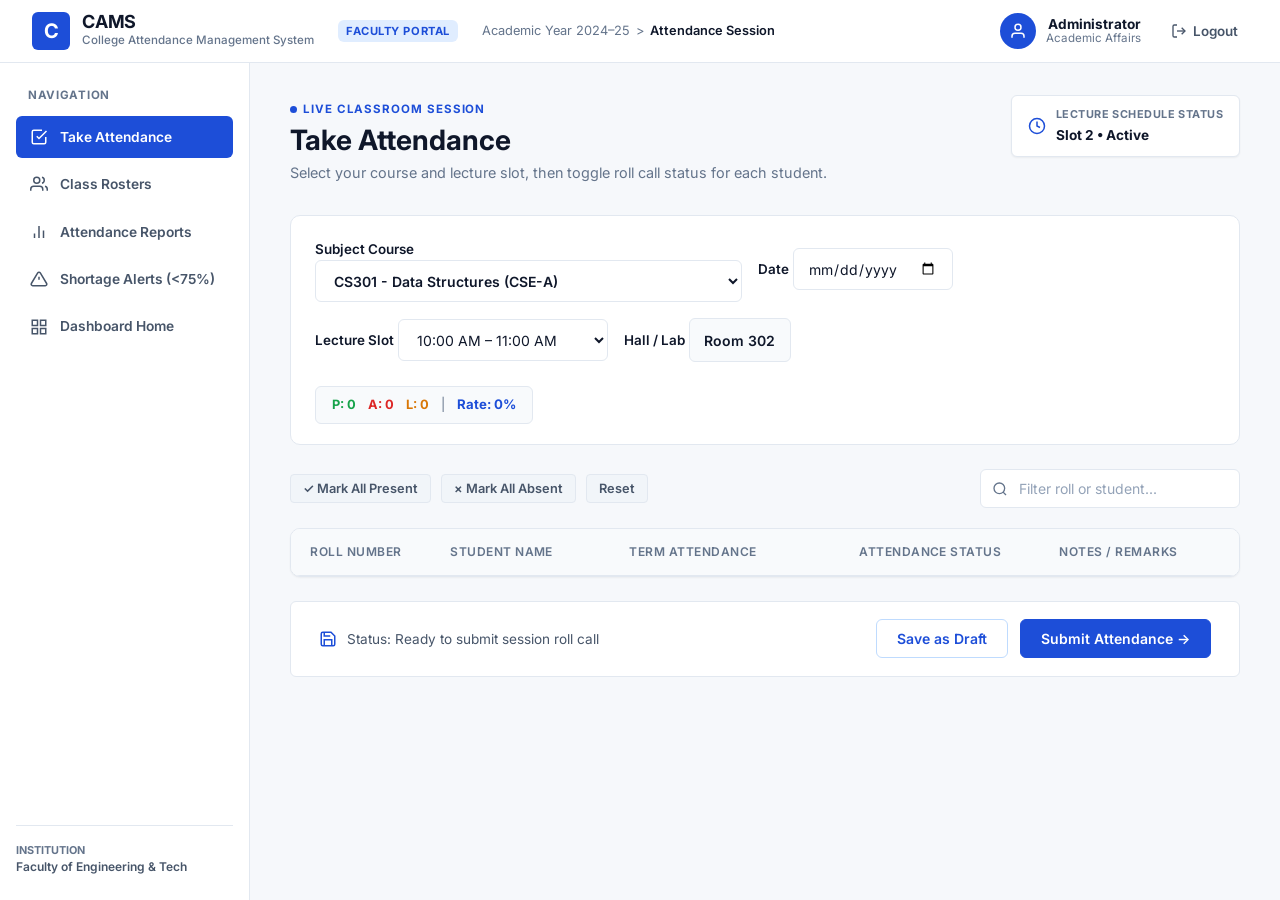
==== frontend/pages/faculty/attendance.html @ 237d255d "feat: add complete frontend structure and pages" ====
<!DOCTYPE html>
<html lang="en">
<head>
    <meta charset="UTF-8">
    <meta name="viewport" content="width=device-width, initial-scale=1.0">
    <title>CAMS - Faculty Portal | Take Classroom Attendance</title>
    <!-- Stylesheets -->
    <link rel="stylesheet" href="../../css/style.css">
    <link rel="stylesheet" href="../../css/dashboard.css">
    <link rel="stylesheet" href="../../css/faculty.css">
</head>
<body class="app-shell">

    <!-- Top Navigation Bar -->
    <header class="top-navbar">
        <div class="nav-left">
            <a href="../../index.html" class="brand-logo-wrap" style="text-decoration: none;">
                <div class="brand-icon">C</div>
                <div class="brand-text">
                    <h2>CAMS</h2>
                    <span>College Attendance Management System</span>
                </div>
            </a>
            <span class="portal-badge">FACULTY PORTAL</span>
            <div style="font-size: 0.8rem; color: var(--text-muted); display: flex; align-items: center; gap: 6px;">
                <span>Academic Year 2024&ndash;25</span>
                <span>&gt;</span>
                <span style="color: var(--text-primary); font-weight: 600;">Attendance Session</span>
            </div>
        </div>

        <div class="nav-right">
            <div class="user-profile-badge">
                <div class="user-avatar-circle" title="Faculty Profile">
                    <svg width="18" height="18" viewBox="0 0 24 24" fill="none" stroke="currentColor" stroke-width="2">
                        <path d="M20 21v-2a4 4 0 0 0-4-4H8a4 4 0 0 0-4 4v2"></path>
                        <circle cx="12" cy="7" r="4"></circle>
                    </svg>
                </div>
                <div class="user-meta">
                    <div class="name" data-user-name>Dr. Rajesh Sharma</div>
                    <div class="role-dept" data-user-dept>Department of Computer Science</div>
                </div>
            </div>
            <button class="logout-btn" data-action="logout" data-redirect="../login.html" title="Sign out of portal">
                <svg width="16" height="16" viewBox="0 0 24 24" fill="none" stroke="currentColor" stroke-width="2">
                    <path d="M9 21H5a2 2 0 0 1-2-2V5a2 2 0 0 1 2-2h4"></path>
                    <polyline points="16 17 21 12 16 7"></polyline>
                    <line x1="21" y1="12" x2="9" y2="12"></line>
                </svg>
                Logout
            </button>
        </div>
    </header>

    <!-- Shell Layout with Sidebar -->
    <div class="layout-container">
        <!-- Sidebar Navigation -->
        <aside class="app-sidebar">
            <div>
                <div class="sidebar-heading">Navigation</div>
                <ul class="sidebar-menu">
                    <li class="sidebar-item active">
                        <a href="attendance.html">
                            <svg width="18" height="18" viewBox="0 0 24 24" fill="none" stroke="currentColor" stroke-width="2">
                                <path d="M9 11l3 3L22 4"></path>
                                <path d="M21 12v7a2 2 0 0 1-2 2H5a2 2 0 0 1-2-2V5a2 2 0 0 1 2-2h11"></path>
                            </svg>
                            Take Attendance
                        </a>
                    </li>
                    <li class="sidebar-item">
                        <a href="subjects.html">
                            <svg width="18" height="18" viewBox="0 0 24 24" fill="none" stroke="currentColor" stroke-width="2">
                                <path d="M17 21v-2a4 4 0 0 0-4-4H5a4 4 0 0 0-4 4v2"></path>
                                <circle cx="9" cy="7" r="4"></circle>
                                <path d="M23 21v-2a4 4 0 0 0-3-3.87"></path>
                                <path d="M16 3.13a4 4 0 0 1 0 7.75"></path>
                            </svg>
                            Class Rosters
                        </a>
                    </li>
                    <li class="sidebar-item">
                        <a href="javascript:void(0)" id="viewReportsSidebar">
                            <svg width="18" height="18" viewBox="0 0 24 24" fill="none" stroke="currentColor" stroke-width="2">
                                <line x1="18" y1="20" x2="18" y2="10"></line>
                                <line x1="12" y1="20" x2="12" y2="4"></line>
                                <line x1="6" y1="20" x2="6" y2="14"></line>
                            </svg>
                            Attendance Reports
                        </a>
                    </li>
                    <li class="sidebar-item">
                        <a href="subjects.html#shortage">
                            <svg width="18" height="18" viewBox="0 0 24 24" fill="none" stroke="currentColor" stroke-width="2">
                                <path d="M10.29 3.86L1.82 18a2 2 0 0 0 1.71 3h16.94a2 2 0 0 0 1.71-3L13.71 3.86a2 2 0 0 0-3.42 0z"></path>
                                <line x1="12" y1="9" x2="12" y2="13"></line>
                                <line x1="12" y1="17" x2="12.01" y2="17"></line>
                            </svg>
                            Shortage Alerts (&lt;75%)
                        </a>
                    </li>
                    <li class="sidebar-item">
                        <a href="dashboard.html">
                            <svg width="18" height="18" viewBox="0 0 24 24" fill="none" stroke="currentColor" stroke-width="2">
                                <rect x="3" y="3" width="7" height="7"></rect>
                                <rect x="14" y="3" width="7" height="7"></rect>
                                <rect x="14" y="14" width="7" height="7"></rect>
                                <rect x="3" y="14" width="7" height="7"></rect>
                            </svg>
                            Dashboard Home
                        </a>
                    </li>
                </ul>
            </div>

            <div class="sidebar-footer">
                <span class="institution-label">Institution</span>
                <span class="institution-val">Faculty of Engineering &amp; Tech</span>
            </div>
        </aside>

        <!-- Main Attendance Sheet Area -->
        <main class="main-content">
            <!-- Header Row -->
            <div class="dashboard-header-row">
                <div>
                    <span class="portal-tag"><span class="dot"></span> Live Classroom Session</span>
                    <h1 class="dashboard-title">Take Attendance</h1>
                    <p class="dashboard-subtitle">Select your course and lecture slot, then toggle roll call status for each student.</p>
                </div>
                <div class="academic-term-box">
                    <svg width="18" height="18" viewBox="0 0 24 24" fill="none" stroke="currentColor" stroke-width="2" style="color: var(--primary-color);">
                        <circle cx="12" cy="12" r="10"></circle>
                        <polyline points="12 6 12 12 16 14"></polyline>
                    </svg>
                    <div>
                        <span class="term-label">Lecture Schedule Status</span>
                        <span class="term-value" id="currentSlotStatus">Slot 2 &bull; Active</span>
                    </div>
                </div>
            </div>

            <!-- Attendance Configuration Bar -->
            <div class="attendance-controls-bar">
                <div class="attendance-filters">
                    <!-- Course Subject Selector -->
                    <div>
                        <label class="form-label" for="selectCourseSubject">Subject Course</label>
                        <select class="form-control" id="selectCourseSubject" style="min-width: 250px; font-weight: 600;">
                            <option value="CS301" selected>CS301 - Data Structures (CSE-A)</option>
                            <option value="CS402">CS402 - Java Programming (CSE-A)</option>
                            <option value="CS601">CS601 - Database Management (CSE-B)</option>
                        </select>
                    </div>

                    <!-- Date Selector -->
                    <div>
                        <label class="form-label" for="selectAttendanceDate">Date</label>
                        <input type="date" class="form-control" id="selectAttendanceDate" style="width: 160px;">
                    </div>

                    <!-- Slot Selector -->
                    <div>
                        <label class="form-label" for="selectLectureSlot">Lecture Slot</label>
                        <select class="form-control" id="selectLectureSlot" style="width: 210px;">
                            <option value="slot1">08:30 AM &ndash; 09:30 AM</option>
                            <option value="slot2" selected>10:00 AM &ndash; 11:00 AM</option>
                            <option value="slot3">02:00 PM &ndash; 03:00 PM</option>
                            <option value="slot4">03:30 PM &ndash; 04:30 PM</option>
                        </select>
                    </div>

                    <!-- Room / Location Info -->
                    <div>
                        <label class="form-label">Hall / Lab</label>
                        <span class="form-control" id="displayRoomLocation" style="background-color: #f8fafc; font-weight: 600; display: inline-block; width: auto; min-width: 100px;">
                            Room 302
                        </span>
                    </div>
                </div>

                <!-- Quick Actions & Counters -->
                <div class="status-counter-bar">
                    <span class="counter-pill present">P: <span id="countPresent">0</span></span>
                    <span class="counter-pill absent">A: <span id="countAbsent">0</span></span>
                    <span class="counter-pill late">L: <span id="countLate">0</span></span>
                    <span style="font-size: 0.8rem; color: var(--text-muted);">|</span>
                    <span style="font-size: 0.825rem; font-weight: 700; color: var(--primary-color);">
                        Rate: <span id="currentPct">0%</span>
                    </span>
                </div>
            </div>

            <!-- Toolbar with Batch Shortcuts & Student Search -->
            <div class="table-filter-bar">
                <div class="filter-group">
                    <button type="button" class="btn btn-secondary btn-sm" id="btnMarkAllP">
                        &check; Mark All Present
                    </button>
                    <button type="button" class="btn btn-secondary btn-sm" id="btnMarkAllA">
                        &times; Mark All Absent
                    </button>
                    <button type="button" class="btn btn-secondary btn-sm" id="btnResetAttendance">
                        Reset
                    </button>
                </div>

                <div class="input-wrapper" style="width: 260px;">
                    <span class="input-icon">
                        <svg width="16" height="16" viewBox="0 0 24 24" fill="none" stroke="currentColor" stroke-width="2">
                            <circle cx="11" cy="11" r="8"></circle>
                            <line x1="21" y1="21" x2="16.65" y2="16.65"></line>
                        </svg>
                    </span>
                    <input
                        type="text"
                        class="form-control has-icon-left"
                        id="studentAttendanceSearch"
                        placeholder="Filter roll or student..."
                    >
                </div>
            </div>

            <!-- Attendance Data Table -->
            <div class="table-responsive">
                <table class="data-table">
                    <thead>
                        <tr>
                            <th style="width: 140px;">Roll Number</th>
                            <th>Student Name</th>
                            <th>Term Attendance</th>
                            <th style="text-align: center; width: 220px;">Attendance Status</th>
                            <th>Notes / Remarks</th>
                        </tr>
                    </thead>
                    <tbody id="attendanceSheetBody">
                        <!-- Populated dynamically by js/faculty/attendance.js -->
                    </tbody>
                </table>
            </div>

            <!-- Bottom Sticky Action Bar -->
            <div style="background-color: #ffffff; border: 1px solid var(--border-color); border-radius: var(--radius-sm); padding: 1.1rem 1.75rem; margin-top: 1.5rem; display: flex; align-items: center; justify-content: space-between; flex-wrap: wrap; gap: 1rem;">
                <div style="display: flex; align-items: center; gap: 10px; font-size: 0.85rem; color: var(--text-secondary);">
                    <svg width="18" height="18" viewBox="0 0 24 24" fill="none" stroke="currentColor" stroke-width="2" style="color: var(--primary-color);">
                        <path d="M19 21H5a2 2 0 0 1-2-2V5a2 2 0 0 1 2-2h11l5 5v11a2 2 0 0 1-2 2z"></path>
                        <polyline points="17 21 17 13 7 13 7 21"></polyline>
                        <polyline points="7 3 7 8 15 8"></polyline>
                    </svg>
                    <span id="saveStatusNote">Status: Ready to submit session roll call</span>
                </div>
                <div style="display: flex; gap: 12px;">
                    <button type="button" class="btn btn-outline" id="btnSaveDraft">
                        Save as Draft
                    </button>
                    <button type="button" class="btn btn-primary" id="btnSubmitAttendance">
                        Submit Attendance &rarr;
                    </button>
                </div>
            </div>
        </main>
    </div>

    <!-- Attendance Submission Confirmation Modal -->
    <div class="modal-overlay" id="confirmSubmitModal">
        <div class="modal-card">
            <div class="modal-header">
                <h3>Submit Attendance Ledger</h3>
                <button class="modal-close-btn" id="closeSubmitModal">&times;</button>
            </div>
            <div class="modal-body">
                <p style="margin-bottom: 1rem;">
                    Are you ready to submit final attendance for <strong id="modalConfirmSubject">CS301</strong> on <strong id="modalConfirmDate"></strong>?
                </p>
                <div style="background-color: #f8fafc; border: 1px solid #e2e8f0; border-radius: var(--radius-sm); padding: 1rem; font-size: 0.85rem; line-height: 1.6;">
                    <div>Present Students: <strong id="modalPresentCount" style="color: var(--success);">0</strong></div>
                    <div>Absent Students: <strong id="modalAbsentCount" style="color: var(--danger);">0</strong></div>
                    <div>Late Arrivals: <strong id="modalLateCount" style="color: var(--warning);">0</strong></div>
                    <div style="margin-top: 6px; padding-top: 6px; border-top: 1px solid #edf2f7;">
                        Session Compliance: <strong id="modalRatePct">0%</strong>
                    </div>
                </div>
                <p style="font-size: 0.8rem; color: var(--text-muted); margin-top: 1rem;">
                    Notice: Submitted records immediately update student portals and institutional shortage warning registries.
                </p>
            </div>
            <div class="modal-footer">
                <button type="button" class="btn btn-secondary btn-sm" id="cancelSubmitModal">Cancel</button>
                <button type="button" class="btn btn-primary btn-sm" id="finalizeSubmitBtn">Confirm &amp; Sync Ledger</button>
            </div>
        </div>
    </div>

    <!-- Toast Notification Container -->
    <div class="toast-container" id="toastContainer"></div>

    <!-- Scripts -->
    <script src="../../js/config.js"></script>
    <script src="../../js/auth.js"></script>
    <script src="../../js/faculty/attendance.js"></script>
</body>
</html>
---- frontend/css/style.css ----
/* ==========================================================================
   CAMS - College Attendance Management System
   Global Style & Design System (style.css)
   ========================================================================== */

@import url('https://fonts.googleapis.com/css2?family=Inter:wght@400;500;600;700&display=swap');

:root {
    /* Brand Colors - Collegiate Blue Palette */
    --primary-color: #1d4ed8;
    --primary-hover: #1e40af;
    --primary-active: #172554;
    --primary-light: #eff6ff;
    --primary-border: #bfdbfe;

    /* Neutral & Background Colors */
    --bg-page: #f8fafc;
    --bg-card: #ffffff;
    --bg-muted: #f1f5f9;
    --border-color: #e2e8f0;
    --border-light: #f1f5f9;

    /* Text Colors */
    --text-primary: #0f172a;
    --text-secondary: #475569;
    --text-muted: #64748b;
    --text-light: #94a3b8;

    /* Functional State Colors */
    --success: #16a34a;
    --success-bg: #f0fdf4;
    --success-border: #bbf7d0;

    --warning: #d97706;
    --warning-bg: #fffbeb;
    --warning-border: #fef3c7;

    --danger: #dc2626;
    --danger-bg: #fef2f2;
    --danger-border: #fecaca;

    --info: #0284c7;
    --info-bg: #f0f9ff;
    --info-border: #bae6fd;

    /* Layout & Spacing */
    --radius-sm: 6px;
    --radius-md: 10px;
    --radius-lg: 14px;
    --radius-xl: 18px;
    --radius-pill: 9999px;

    /* Box Shadows */
    --shadow-xs: 0 1px 2px 0 rgba(0, 0, 0, 0.05);
    --shadow-sm: 0 1px 3px 0 rgba(0, 0, 0, 0.08), 0 1px 2px -1px rgba(0, 0, 0, 0.08);
    --shadow-md: 0 4px 6px -1px rgba(0, 0, 0, 0.07), 0 2px 4px -2px rgba(0, 0, 0, 0.07);
    --shadow-lg: 0 10px 15px -3px rgba(0, 0, 0, 0.06), 0 4px 6px -4px rgba(0, 0, 0, 0.06);

    /* Typography */
    --font-sans: 'Inter', -apple-system, BlinkMacSystemFont, 'Segoe UI', Roboto, Helvetica, Arial, sans-serif;
    --transition: all 0.2s cubic-bezier(0.16, 1, 0.3, 1);
}

/* Base Reset */
*, *::before, *::after {
    box-sizing: border-box;
    margin: 0;
    padding: 0;
}

html {
    font-size: 16px;
    scroll-behavior: smooth;
}

body {
    font-family: var(--font-sans);
    background-color: var(--bg-page);
    color: var(--text-primary);
    line-height: 1.5;
    -webkit-font-smoothing: antialiased;
    -moz-osx-font-smoothing: grayscale;
    min-height: 100vh;
    display: flex;
    flex-direction: column;
}

/* Typography Defaults */
h1, h2, h3, h4, h5, h6 {
    color: var(--text-primary);
    font-weight: 700;
    line-height: 1.25;
}

h1 { font-size: 1.75rem; }
h2 { font-size: 1.35rem; }
h3 { font-size: 1.15rem; }
h4 { font-size: 1.0rem; }

p {
    color: var(--text-secondary);
    font-size: 0.9375rem;
}

a {
    color: var(--primary-color);
    text-decoration: none;
    transition: var(--transition);
}

a:hover {
    color: var(--primary-hover);
}

button, input, select, textarea {
    font-family: inherit;
    font-size: inherit;
}

/* Global App Header */
.brand-logo-wrap {
    display: flex;
    align-items: center;
    gap: 12px;
}

.brand-icon {
    width: 38px;
    height: 38px;
    background-color: var(--primary-color);
    color: #ffffff;
    font-weight: 700;
    font-size: 1.25rem;
    display: flex;
    align-items: center;
    justify-content: center;
    border-radius: var(--radius-sm);
    flex-shrink: 0;
}

.brand-text h2 {
    font-size: 1.125rem;
    font-weight: 700;
    color: var(--text-primary);
    letter-spacing: -0.01em;
    line-height: 1.1;
}

.brand-text span {
    font-size: 0.725rem;
    color: var(--text-muted);
    font-weight: 500;
    display: block;
}

/* Buttons */
.btn {
    display: inline-flex;
    align-items: center;
    justify-content: center;
    gap: 8px;
    padding: 0.625rem 1.25rem;
    font-size: 0.875rem;
    font-weight: 600;
    border-radius: var(--radius-sm);
    border: 1px solid transparent;
    cursor: pointer;
    transition: var(--transition);
    text-align: center;
    user-select: none;
}

.btn:disabled {
    opacity: 0.6;
    cursor: not-allowed;
}

.btn-primary {
    background-color: var(--primary-color);
    color: #ffffff;
    border-color: var(--primary-color);
}

.btn-primary:hover:not(:disabled) {
    background-color: var(--primary-hover);
    border-color: var(--primary-hover);
    box-shadow: 0 4px 10px rgba(29, 78, 216, 0.25);
}

.btn-outline {
    background-color: #ffffff;
    color: var(--primary-color);
    border-color: var(--primary-border);
}

.btn-outline:hover:not(:disabled) {
    background-color: var(--primary-light);
    border-color: var(--primary-color);
}

.btn-secondary {
    background-color: var(--bg-muted);
    color: var(--text-secondary);
    border-color: var(--border-color);
}

.btn-secondary:hover:not(:disabled) {
    background-color: #e2e8f0;
    color: var(--text-primary);
}

.btn-danger {
    background-color: var(--danger);
    color: #ffffff;
}

.btn-danger:hover:not(:disabled) {
    background-color: #b91c1c;
}

.btn-sm {
    padding: 0.4rem 0.75rem;
    font-size: 0.8rem;
    border-radius: 4px;
}

.btn-block {
    width: 100%;
}

/* Badges & Pills */
.badge {
    display: inline-flex;
    align-items: center;
    gap: 5px;
    padding: 3px 9px;
    font-size: 0.75rem;
    font-weight: 600;
    border-radius: var(--radius-pill);
    letter-spacing: 0.02em;
}

.badge-blue {
    background-color: var(--primary-light);
    color: var(--primary-color);
    border: 1px solid var(--primary-border);
}

.badge-green {
    background-color: var(--success-bg);
    color: var(--success);
    border: 1px solid var(--success-border);
}

.badge-amber {
    background-color: var(--warning-bg);
    color: var(--warning);
    border: 1px solid var(--warning-border);
}

.badge-red {
    background-color: var(--danger-bg);
    color: var(--danger);
    border: 1px solid var(--danger-border);
}

.badge-gray {
    background-color: var(--bg-muted);
    color: var(--text-secondary);
    border: 1px solid var(--border-color);
}

.status-dot {
    width: 7px;
    height: 7px;
    border-radius: 50%;
    display: inline-block;
}

.status-dot.green { background-color: var(--success); }
.status-dot.amber { background-color: var(--warning); }
.status-dot.red { background-color: var(--danger); }
.status-dot.blue { background-color: var(--primary-color); }

/* Form Elements */
.form-group {
    margin-bottom: 1.15rem;
    display: flex;
    flex-direction: column;
    gap: 6px;
}

.form-label {
    font-size: 0.84rem;
    font-weight: 600;
    color: var(--text-primary);
}

.input-wrapper {
    position: relative;
    display: flex;
    align-items: center;
}

.input-icon {
    position: absolute;
    left: 12px;
    color: var(--text-muted);
    pointer-events: none;
    display: flex;
    align-items: center;
    justify-content: center;
}

.input-action-btn {
    position: absolute;
    right: 12px;
    background: none;
    border: none;
    color: var(--text-muted);
    cursor: pointer;
    padding: 4px;
    display: flex;
    align-items: center;
}

.input-action-btn:hover {
    color: var(--text-primary);
}

.form-control {
    width: 100%;
    padding: 0.65rem 0.9rem;
    border: 1px solid var(--border-color);
    border-radius: var(--radius-sm);
    font-size: 0.875rem;
    color: var(--text-primary);
    background-color: #ffffff;
    transition: var(--transition);
}

.form-control.has-icon-left { padding-left: 38px; }
.form-control.has-icon-right { padding-right: 38px; }

.form-control:focus {
    outline: none;
    border-color: var(--primary-color);
    box-shadow: 0 0 0 3px rgba(29, 78, 216, 0.12);
}

.form-control::placeholder {
    color: var(--text-light);
}

/* Modals */
.modal-overlay {
    position: fixed;
    top: 0;
    left: 0;
    right: 0;
    bottom: 0;
    background-color: rgba(15, 23, 42, 0.5);
    backdrop-filter: blur(2px);
    display: none;
    align-items: center;
    justify-content: center;
    z-index: 999;
    padding: 1rem;
}

.modal-overlay.active {
    display: flex;
}

.modal-card {
    background-color: #ffffff;
    width: 100%;
    max-width: 520px;
    border-radius: var(--radius-md);
    box-shadow: var(--shadow-lg);
    border: 1px solid var(--border-color);
    animation: modalFadeIn 0.2s ease-out;
    overflow: hidden;
}

@keyframes modalFadeIn {
    from { opacity: 0; transform: translateY(12px) scale(0.98); }
    to { opacity: 1; transform: translateY(0) scale(1); }
}

.modal-header {
    display: flex;
    align-items: center;
    justify-content: space-between;
    padding: 1.15rem 1.4rem;
    border-bottom: 1px solid var(--border-color);
}

.modal-header h3 {
    font-size: 1.1rem;
    font-weight: 700;
}

.modal-close-btn {
    background: none;
    border: none;
    color: var(--text-muted);
    font-size: 1.4rem;
    cursor: pointer;
    line-height: 1;
    border-radius: 4px;
    padding: 2px 6px;
}

.modal-close-btn:hover {
    color: var(--text-primary);
    background-color: var(--bg-muted);
}

.modal-body {
    padding: 1.4rem;
    max-height: 75vh;
    overflow-y: auto;
}

.modal-footer {
    display: flex;
    align-items: center;
    justify-content: flex-end;
    gap: 10px;
    padding: 1rem 1.4rem;
    background-color: var(--bg-muted);
    border-top: 1px solid var(--border-color);
}

/* Toast System */
.toast-container {
    position: fixed;
    bottom: 24px;
    right: 24px;
    z-index: 1050;
    display: flex;
    flex-direction: column;
    gap: 10px;
}

.toast {
    display: flex;
    align-items: center;
    gap: 10px;
    background-color: #ffffff;
    border: 1px solid var(--border-color);
    padding: 12px 18px;
    border-radius: var(--radius-sm);
    box-shadow: var(--shadow-md);
    font-size: 0.875rem;
    color: var(--text-primary);
    animation: toastSlideIn 0.25s ease-out;
    min-width: 260px;
}

.toast.toast-success { border-left: 4px solid var(--success); }
.toast.toast-error { border-left: 4px solid var(--danger); }
.toast.toast-info { border-left: 4px solid var(--primary-color); }

@keyframes toastSlideIn {
    from { opacity: 0; transform: translateX(20px); }
    to { opacity: 1; transform: translateX(0); }
}

/* Utility Helpers */
.flex { display: flex; }
.items-center { align-items: center; }
.justify-between { justify-content: space-between; }
.gap-8 { gap: 8px; }
.gap-12 { gap: 12px; }
.gap-16 { gap: 16px; }
.text-muted { color: var(--text-muted); }
.text-sm { font-size: 0.875rem; }
.text-xs { font-size: 0.75rem; }
.font-semibold { font-weight: 600; }
.font-bold { font-weight: 700; }
---- frontend/css/dashboard.css ----
/* ==========================================================================
   CAMS - College Attendance Management System
   Common Dashboard Styles (dashboard.css)
   Handles shared topbars, sidebars, stats cards, tables, and responsive layout.
   ========================================================================== */

/* Overall Shell */
.app-shell {
    min-height: 100vh;
    display: flex;
    flex-direction: column;
    background-color: #f6f8fb;
}

/* Common Top Navigation Bar */
.top-navbar {
    background-color: #ffffff;
    border-bottom: 1px solid var(--border-color);
    padding: 0.75rem 2rem;
    display: flex;
    align-items: center;
    justify-content: space-between;
    position: sticky;
    top: 0;
    z-index: 100;
}

.nav-left {
    display: flex;
    align-items: center;
    gap: 1.5rem;
}

.portal-badge {
    background-color: #e0edff;
    color: var(--primary-color);
    font-size: 0.7rem;
    font-weight: 700;
    padding: 3px 8px;
    border-radius: var(--radius-sm);
    letter-spacing: 0.05em;
    text-transform: uppercase;
}

/* Center Horizontal Nav */
.nav-center-links {
    display: flex;
    align-items: center;
    gap: 1.5rem;
}

.nav-link {
    font-size: 0.875rem;
    font-weight: 600;
    color: var(--text-secondary);
    text-decoration: none;
    padding: 0.4rem 0.2rem;
    position: relative;
    transition: var(--transition);
}

.nav-link:hover {
    color: var(--primary-color);
}

.nav-link.active {
    color: var(--primary-color);
}

.nav-link.active::after {
    content: '';
    position: absolute;
    bottom: -13px;
    left: 0;
    right: 0;
    height: 3px;
    background-color: var(--primary-color);
    border-radius: 2px 2px 0 0;
}

/* Right Profile & Actions */
.nav-right {
    display: flex;
    align-items: center;
    gap: 1.25rem;
}

.user-profile-badge {
    display: flex;
    align-items: center;
    gap: 10px;
}

.user-avatar-circle {
    width: 36px;
    height: 36px;
    border-radius: 50%;
    background-color: var(--primary-color);
    color: #ffffff;
    display: flex;
    align-items: center;
    justify-content: center;
    font-weight: 600;
    font-size: 0.9rem;
}

.user-meta {
    text-align: right;
    line-height: 1.2;
}

.user-meta .name {
    font-size: 0.85rem;
    font-weight: 700;
    color: var(--text-primary);
}

.user-meta .role-dept {
    font-size: 0.725rem;
    color: var(--text-muted);
}

.logout-btn {
    display: inline-flex;
    align-items: center;
    gap: 6px;
    background: none;
    border: none;
    color: var(--text-secondary);
    font-size: 0.84rem;
    font-weight: 600;
    cursor: pointer;
    padding: 6px 10px;
    border-radius: var(--radius-sm);
    transition: var(--transition);
}

.logout-btn:hover {
    color: var(--danger);
    background-color: var(--danger-bg);
}

/* Layout With Sidebar */
.layout-container {
    display: flex;
    flex: 1;
}

.app-sidebar {
    width: 250px;
    background-color: #ffffff;
    border-right: 1px solid var(--border-color);
    display: flex;
    flex-direction: column;
    justify-content: space-between;
    padding: 1.5rem 1rem;
    flex-shrink: 0;
}

.sidebar-heading {
    font-size: 0.72rem;
    font-weight: 700;
    color: var(--text-muted);
    letter-spacing: 0.06em;
    margin-bottom: 0.75rem;
    padding-left: 0.75rem;
    text-transform: uppercase;
}

.sidebar-menu {
    list-style: none;
    display: flex;
    flex-direction: column;
    gap: 6px;
}

.sidebar-item a {
    display: flex;
    align-items: center;
    gap: 12px;
    padding: 0.65rem 0.9rem;
    border-radius: var(--radius-sm);
    font-size: 0.86rem;
    font-weight: 600;
    color: var(--text-secondary);
    text-decoration: none;
    transition: var(--transition);
}

.sidebar-item a:hover {
    background-color: #f1f5f9;
    color: var(--primary-color);
}

.sidebar-item.active a,
.sidebar-item a.active {
    background-color: var(--primary-color);
    color: #ffffff;
}

.sidebar-item.active a svg,
.sidebar-item a.active svg {
    stroke: #ffffff;
}

.sidebar-footer {
    padding-top: 1rem;
    border-top: 1px solid var(--border-color);
    font-size: 0.75rem;
}

.sidebar-footer .institution-label {
    text-transform: uppercase;
    font-weight: 700;
    color: var(--text-muted);
    font-size: 0.68rem;
    display: block;
}

.sidebar-footer .institution-val {
    color: var(--text-secondary);
    font-weight: 600;
}

/* Main Dashboard Content Area */
.main-content {
    flex: 1;
    padding: 2rem 2.5rem;
    max-width: 1400px;
    margin: 0 auto;
    width: 100%;
}

/* Page Greeting & Subheader */
.dashboard-header-row {
    display: flex;
    align-items: flex-start;
    justify-content: space-between;
    margin-bottom: 2rem;
    gap: 1.5rem;
    flex-wrap: wrap;
}

.portal-tag {
    display: inline-flex;
    align-items: center;
    gap: 6px;
    font-size: 0.72rem;
    font-weight: 700;
    letter-spacing: 0.08em;
    color: var(--primary-color);
    text-transform: uppercase;
    margin-bottom: 6px;
}

.portal-tag .dot {
    width: 7px;
    height: 7px;
    border-radius: 50%;
    background-color: var(--primary-color);
}

.dashboard-title {
    font-size: 1.75rem;
    font-weight: 700;
    color: #0f172a;
    line-height: 1.2;
    margin-bottom: 4px;
}

.dashboard-subtitle {
    font-size: 0.9rem;
    color: #64748b;
}

.academic-term-box {
    background-color: #ffffff;
    border: 1px solid var(--border-color);
    border-radius: var(--radius-sm);
    padding: 0.6rem 1rem;
    display: flex;
    align-items: center;
    gap: 10px;
    box-shadow: var(--shadow-xs);
}

.academic-term-box .term-label {
    font-size: 0.68rem;
    text-transform: uppercase;
    letter-spacing: 0.04em;
    color: var(--text-muted);
    font-weight: 700;
    display: block;
}

.academic-term-box .term-value {
    font-size: 0.85rem;
    font-weight: 700;
    color: var(--text-primary);
}

/* Stats Cards Grid */
.stats-grid {
    display: grid;
    grid-template-columns: repeat(auto-fit, minmax(240px, 1fr));
    gap: 1.5rem;
    margin-bottom: 2.25rem;
}

.stat-card {
    background-color: #ffffff;
    border: 1px solid var(--border-color);
    border-radius: var(--radius-md);
    padding: 1.25rem 1.4rem;
    display: flex;
    align-items: flex-start;
    justify-content: space-between;
    box-shadow: var(--shadow-xs);
    transition: var(--transition);
}

.stat-card:hover {
    box-shadow: var(--shadow-sm);
    transform: translateY(-2px);
}

.stat-info .stat-label {
    font-size: 0.72rem;
    font-weight: 700;
    letter-spacing: 0.06em;
    color: var(--text-muted);
    text-transform: uppercase;
    margin-bottom: 6px;
}

.stat-info .stat-number {
    font-size: 2rem;
    font-weight: 700;
    color: var(--text-primary);
    line-height: 1.1;
    margin-bottom: 6px;
}

.stat-info .stat-caption {
    font-size: 0.78rem;
    color: var(--text-muted);
    display: flex;
    align-items: center;
    gap: 6px;
}

.stat-icon-wrap {
    width: 44px;
    height: 44px;
    border-radius: 50%;
    background-color: #eef5ff;
    color: var(--primary-color);
    display: flex;
    align-items: center;
    justify-content: center;
    flex-shrink: 0;
}

/* Section Containers */
.section-header {
    display: flex;
    align-items: center;
    justify-content: space-between;
    margin-bottom: 1.25rem;
}

.section-title {
    display: flex;
    align-items: center;
    gap: 8px;
    font-size: 1.15rem;
    font-weight: 700;
    color: #1e293b;
}

.section-hint {
    font-size: 0.8rem;
    color: var(--text-muted);
}

/* Generic Card & Panels */
.panel-card {
    background-color: #ffffff;
    border: 1px solid var(--border-color);
    border-radius: var(--radius-md);
    box-shadow: var(--shadow-xs);
    overflow: hidden;
    margin-bottom: 1.5rem;
}

.panel-card-header {
    padding: 1.1rem 1.4rem;
    border-bottom: 1px solid var(--border-color);
    display: flex;
    align-items: center;
    justify-content: space-between;
}

.panel-card-body {
    padding: 1.4rem;
}

/* Data Tables */
.table-filter-bar {
    display: flex;
    align-items: center;
    justify-content: space-between;
    gap: 1rem;
    margin-bottom: 1.25rem;
    flex-wrap: wrap;
}

.filter-group {
    display: flex;
    align-items: center;
    gap: 10px;
    flex-wrap: wrap;
}

.table-responsive {
    width: 100%;
    overflow-x: auto;
    background-color: #ffffff;
    border: 1px solid var(--border-color);
    border-radius: var(--radius-md);
    box-shadow: var(--shadow-xs);
}

.data-table {
    width: 100%;
    border-collapse: collapse;
    text-align: left;
    font-size: 0.875rem;
}

.data-table th {
    background-color: #f8fafc;
    color: var(--text-muted);
    font-weight: 600;
    font-size: 0.75rem;
    letter-spacing: 0.04em;
    text-transform: uppercase;
    padding: 0.85rem 1.2rem;
    border-bottom: 1px solid var(--border-color);
}

.data-table td {
    padding: 1rem 1.2rem;
    border-bottom: 1px solid #f1f5f9;
    color: var(--text-primary);
    vertical-align: middle;
}

.data-table tbody tr:hover {
    background-color: #f8fafc;
}

.table-actions {
    display: flex;
    align-items: center;
    gap: 8px;
}

.icon-action-btn {
    background: none;
    border: 1px solid var(--border-color);
    border-radius: var(--radius-sm);
    padding: 5px 8px;
    color: var(--text-secondary);
    cursor: pointer;
    font-size: 0.8rem;
    transition: var(--transition);
    display: inline-flex;
    align-items: center;
    gap: 4px;
}

.icon-action-btn:hover {
    background-color: #f1f5f9;
    color: var(--primary-color);
    border-color: var(--primary-border);
}

.icon-action-btn.delete:hover {
    color: var(--danger);
    background-color: var(--danger-bg);
    border-color: var(--danger-border);
}

/* Pagination */
.pagination-wrapper {
    display: flex;
    align-items: center;
    justify-content: space-between;
    padding: 1rem 1.25rem;
    background-color: #ffffff;
    border-top: 1px solid var(--border-color);
    font-size: 0.825rem;
    color: var(--text-muted);
}

.pagination-controls {
    display: flex;
    gap: 6px;
}

.page-btn {
    padding: 4px 10px;
    border: 1px solid var(--border-color);
    background-color: #ffffff;
    color: var(--text-secondary);
    border-radius: 4px;
    cursor: pointer;
    font-size: 0.8rem;
}

.page-btn.active {
    background-color: var(--primary-color);
    color: #ffffff;
    border-color: var(--primary-color);
}

/* Bottom Operational Banner */
.operational-banner {
    background-color: #ffffff;
    border: 1px solid var(--border-color);
    border-radius: var(--radius-sm);
    padding: 0.85rem 1.4rem;
    display: flex;
    align-items: center;
    justify-content: space-between;
    margin-top: 2rem;
    font-size: 0.825rem;
}

.operational-banner .message-side {
    display: flex;
    align-items: center;
    gap: 10px;
    color: var(--text-secondary);
}

.operational-banner .status-side {
    font-weight: 600;
    color: var(--text-secondary);
}

@media (max-width: 900px) {
    .layout-container {
        flex-direction: column;
    }
    .app-sidebar {
        width: 100%;
        border-right: none;
        border-bottom: 1px solid var(--border-color);
        padding: 1rem;
    }
    .sidebar-menu {
        flex-direction: row;
        overflow-x: auto;
        padding-bottom: 6px;
    }
    .main-content {
        padding: 1.5rem 1rem;
    }
}
---- frontend/css/faculty.css ----
/* ==========================================================================
   CAMS - College Attendance Management System
   Faculty Specific Styles (faculty.css)
   Recreates the exact visual layout from the Faculty Dashboard reference.
   ========================================================================== */

/* Subject Cards Grid */
.faculty-subjects-grid {
    display: grid;
    grid-template-columns: repeat(auto-fit, minmax(320px, 1fr));
    gap: 1.5rem;
    margin-bottom: 2.25rem;
}

.faculty-subject-card {
    background-color: #ffffff;
    border: 1px solid var(--border-color);
    border-radius: var(--radius-md);
    padding: 1.5rem;
    box-shadow: var(--shadow-xs);
    display: flex;
    flex-direction: column;
    justify-content: space-between;
    transition: var(--transition);
}

.faculty-subject-card:hover {
    box-shadow: var(--shadow-md);
    border-color: #cbd5e1;
    transform: translateY(-2px);
}

.subject-card-meta {
    display: flex;
    align-items: center;
    justify-content: space-between;
    margin-bottom: 0.65rem;
    font-size: 0.78rem;
    font-weight: 700;
    color: var(--text-secondary);
}

.student-count-pill {
    display: flex;
    align-items: center;
    gap: 4px;
    background-color: #f1f5f9;
    padding: 2px 8px;
    border-radius: var(--radius-sm);
    color: var(--text-secondary);
    font-size: 0.75rem;
}

.subject-card-title {
    font-size: 1.2rem;
    font-weight: 700;
    color: #0f172a;
    margin-bottom: 0.85rem;
}

.subject-slot-info {
    background-color: #f8fafc;
    border: 1px solid #edf2f7;
    border-radius: var(--radius-sm);
    padding: 0.6rem 0.85rem;
    margin-bottom: 1rem;
    display: flex;
    align-items: center;
    gap: 8px;
    font-size: 0.82rem;
    font-weight: 600;
    color: #334155;
}

.subject-location-row {
    display: flex;
    align-items: center;
    justify-content: space-between;
    margin-bottom: 1.25rem;
    font-size: 0.8rem;
    color: var(--text-muted);
}

.subject-card-actions {
    display: flex;
    flex-direction: column;
    gap: 10px;
    align-items: center;
}

.subject-card-actions .btn {
    width: 100%;
}

.view-past-link {
    font-size: 0.8rem;
    font-weight: 600;
    color: var(--primary-color);
    text-decoration: none;
    display: inline-flex;
    align-items: center;
    gap: 4px;
}

.view-past-link:hover {
    text-decoration: underline;
}

/* Fast Classroom Attendance Flow Banner */
.attendance-flow-banner {
    background-color: #ffffff;
    border: 1px solid var(--border-color);
    border-radius: var(--radius-md);
    padding: 1.5rem 1.75rem;
    margin-top: 1rem;
    box-shadow: var(--shadow-xs);
}

.flow-title {
    display: flex;
    align-items: center;
    gap: 8px;
    font-size: 1rem;
    font-weight: 700;
    color: #0f172a;
    margin-bottom: 1.25rem;
}

.flow-steps-grid {
    display: grid;
    grid-template-columns: repeat(auto-fit, minmax(220px, 1fr));
    gap: 1rem;
}

.flow-step-item {
    background-color: #f8fafc;
    border: 1px solid #edf2f7;
    border-radius: var(--radius-sm);
    padding: 1rem;
    display: flex;
    align-items: flex-start;
    gap: 12px;
}

.flow-step-num {
    background-color: var(--primary-color);
    color: #ffffff;
    font-size: 0.8rem;
    font-weight: 700;
    width: 24px;
    height: 24px;
    border-radius: 4px;
    display: flex;
    align-items: center;
    justify-content: center;
    flex-shrink: 0;
}

.flow-step-content h4 {
    font-size: 0.85rem;
    font-weight: 700;
    margin-bottom: 4px;
    color: #1e293b;
}

.flow-step-content p {
    font-size: 0.775rem;
    color: var(--text-muted);
    line-height: 1.35;
}

/* Attendance Taking Interface Controls */
.attendance-controls-bar {
    background-color: #ffffff;
    border: 1px solid var(--border-color);
    border-radius: var(--radius-md);
    padding: 1.25rem 1.5rem;
    margin-bottom: 1.5rem;
    display: flex;
    align-items: center;
    justify-content: space-between;
    gap: 1.5rem;
    flex-wrap: wrap;
}

.attendance-filters {
    display: flex;
    align-items: center;
    gap: 1rem;
    flex-wrap: wrap;
}

.status-counter-bar {
    display: flex;
    align-items: center;
    gap: 12px;
    background-color: #f8fafc;
    padding: 0.5rem 1rem;
    border-radius: var(--radius-sm);
    border: 1px solid var(--border-color);
}

.counter-pill {
    font-size: 0.8rem;
    font-weight: 700;
}

.counter-pill.present { color: var(--success); }
.counter-pill.absent { color: var(--danger); }
.counter-pill.late { color: var(--warning); }

/* Quick Status Toggle Buttons in Table */
.status-toggle-group {
    display: inline-flex;
    border-radius: var(--radius-sm);
    overflow: hidden;
    border: 1px solid var(--border-color);
}

.status-btn {
    border: none;
    background-color: #ffffff;
    padding: 6px 12px;
    font-size: 0.8rem;
    font-weight: 700;
    cursor: pointer;
    transition: var(--transition);
    border-right: 1px solid var(--border-color);
}

.status-btn:last-child {
    border-right: none;
}

.status-btn.btn-p:hover,
.status-btn.btn-p.active {
    background-color: var(--success);
    color: #ffffff;
}

.status-btn.btn-a:hover,
.status-btn.btn-a.active {
    background-color: var(--danger);
    color: #ffffff;
}

.status-btn.btn-l:hover,
.status-btn.btn-l.active {
    background-color: var(--warning);
    color: #ffffff;
}
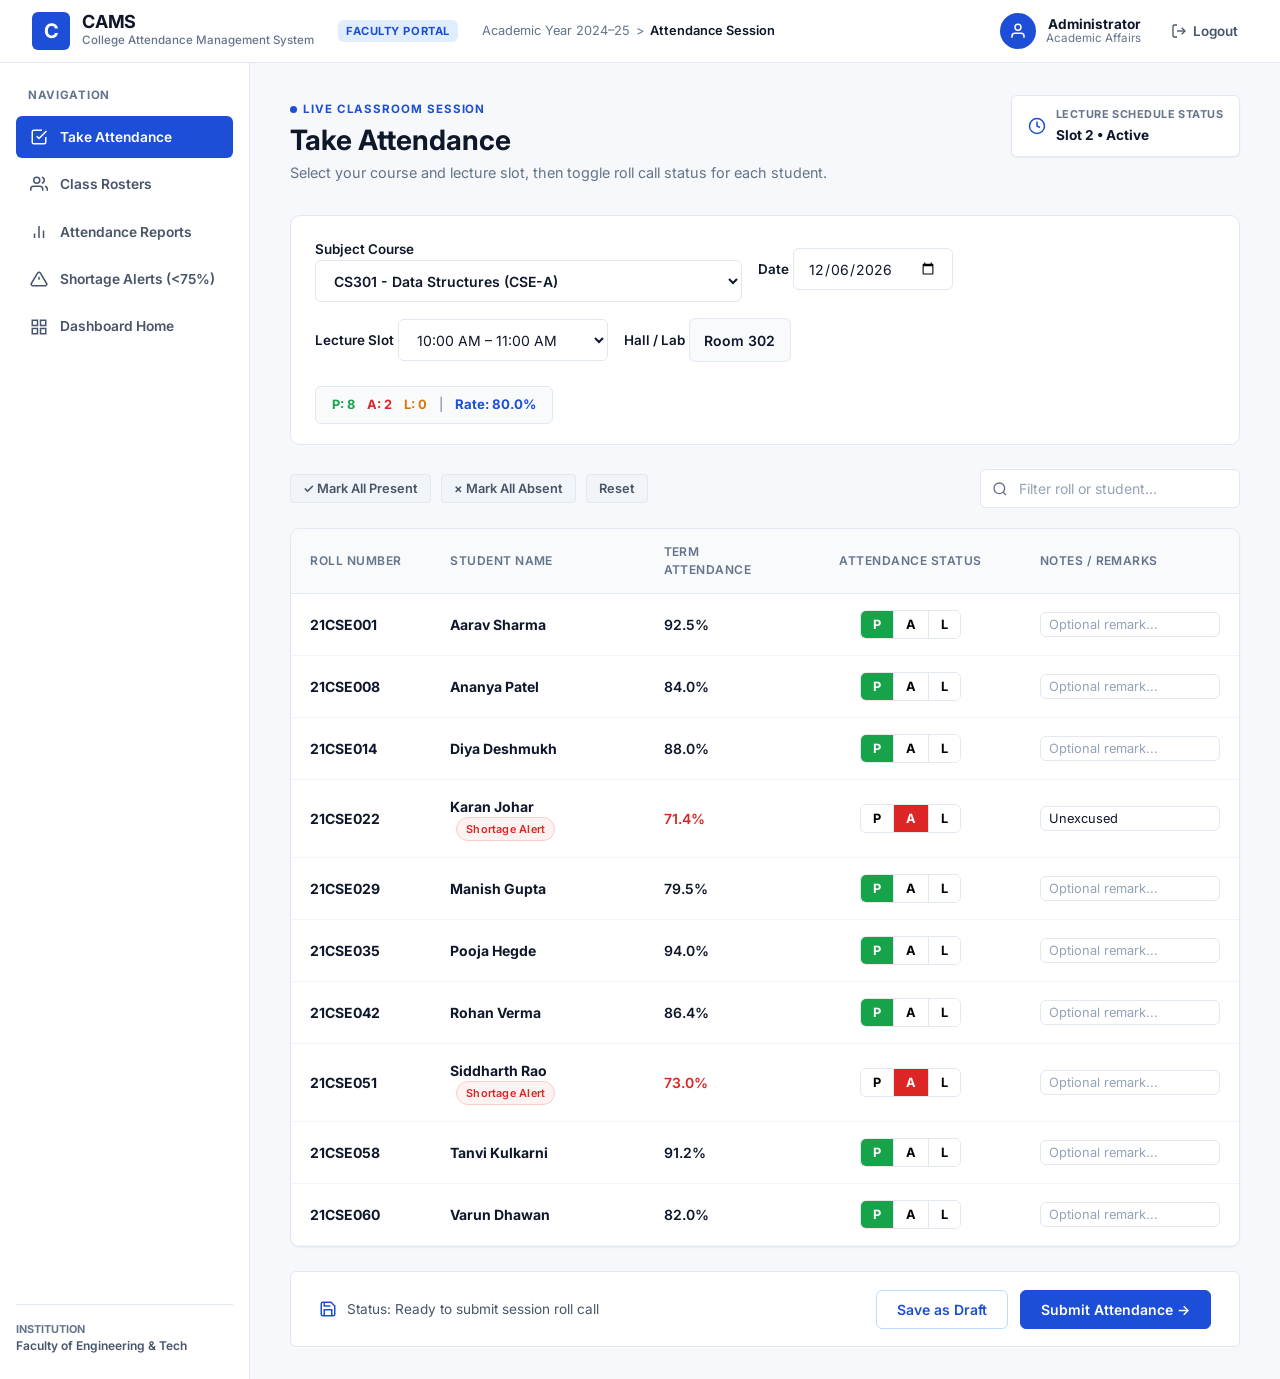
==== commit b629e038: "Fix typo in attendance.js script source Co-authored-by: Copilot Autofix powered by AI <175728472+Cop" ====
--- a/frontend/pages/faculty/attendance.html
+++ b/frontend/pages/faculty/attendance.html
@@ -298,6 +298,6 @@
     <!-- Scripts -->
     <script src="../../js/config.js"></script>
     <script src="../../js/auth.js"></script>
-    <script src="../../js/faculty/attendance.js"></script>
+    <script src="../../js/faculty/attendence.js"></script>
 </body>
 </html>
